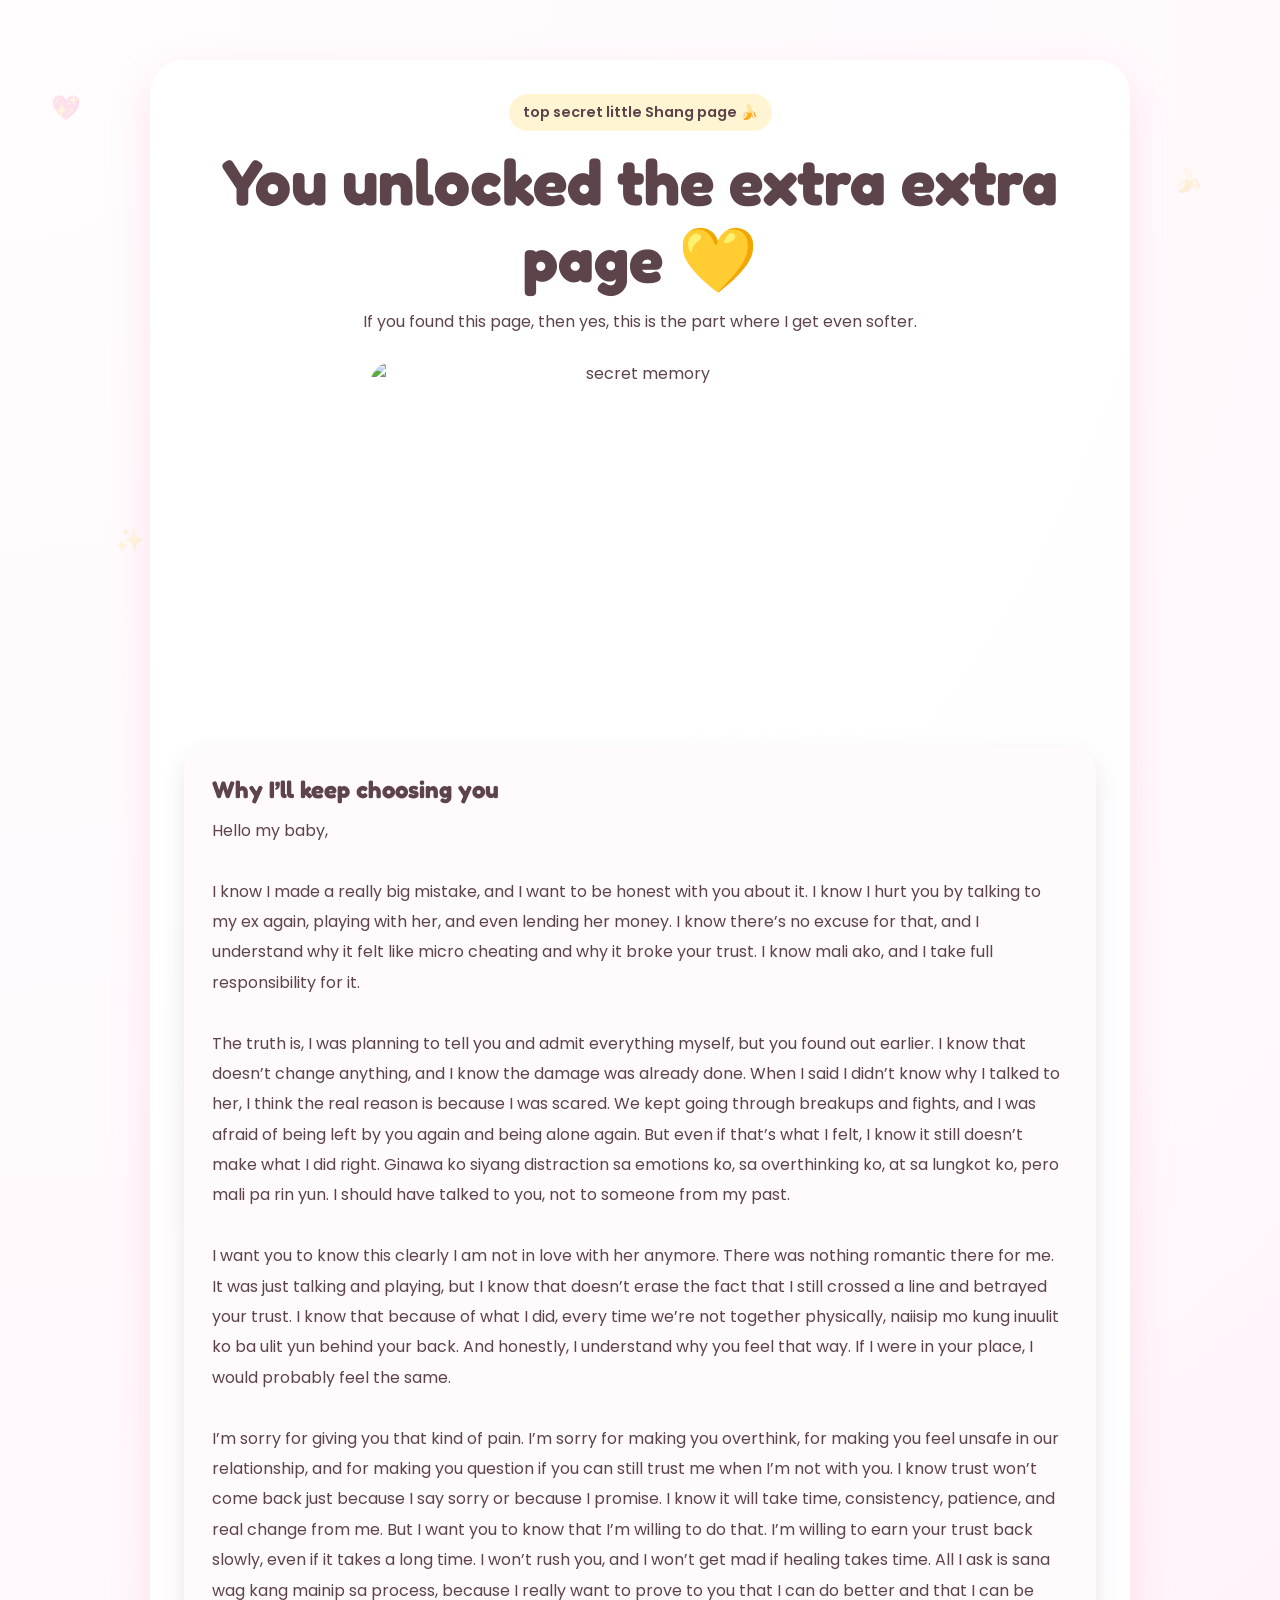
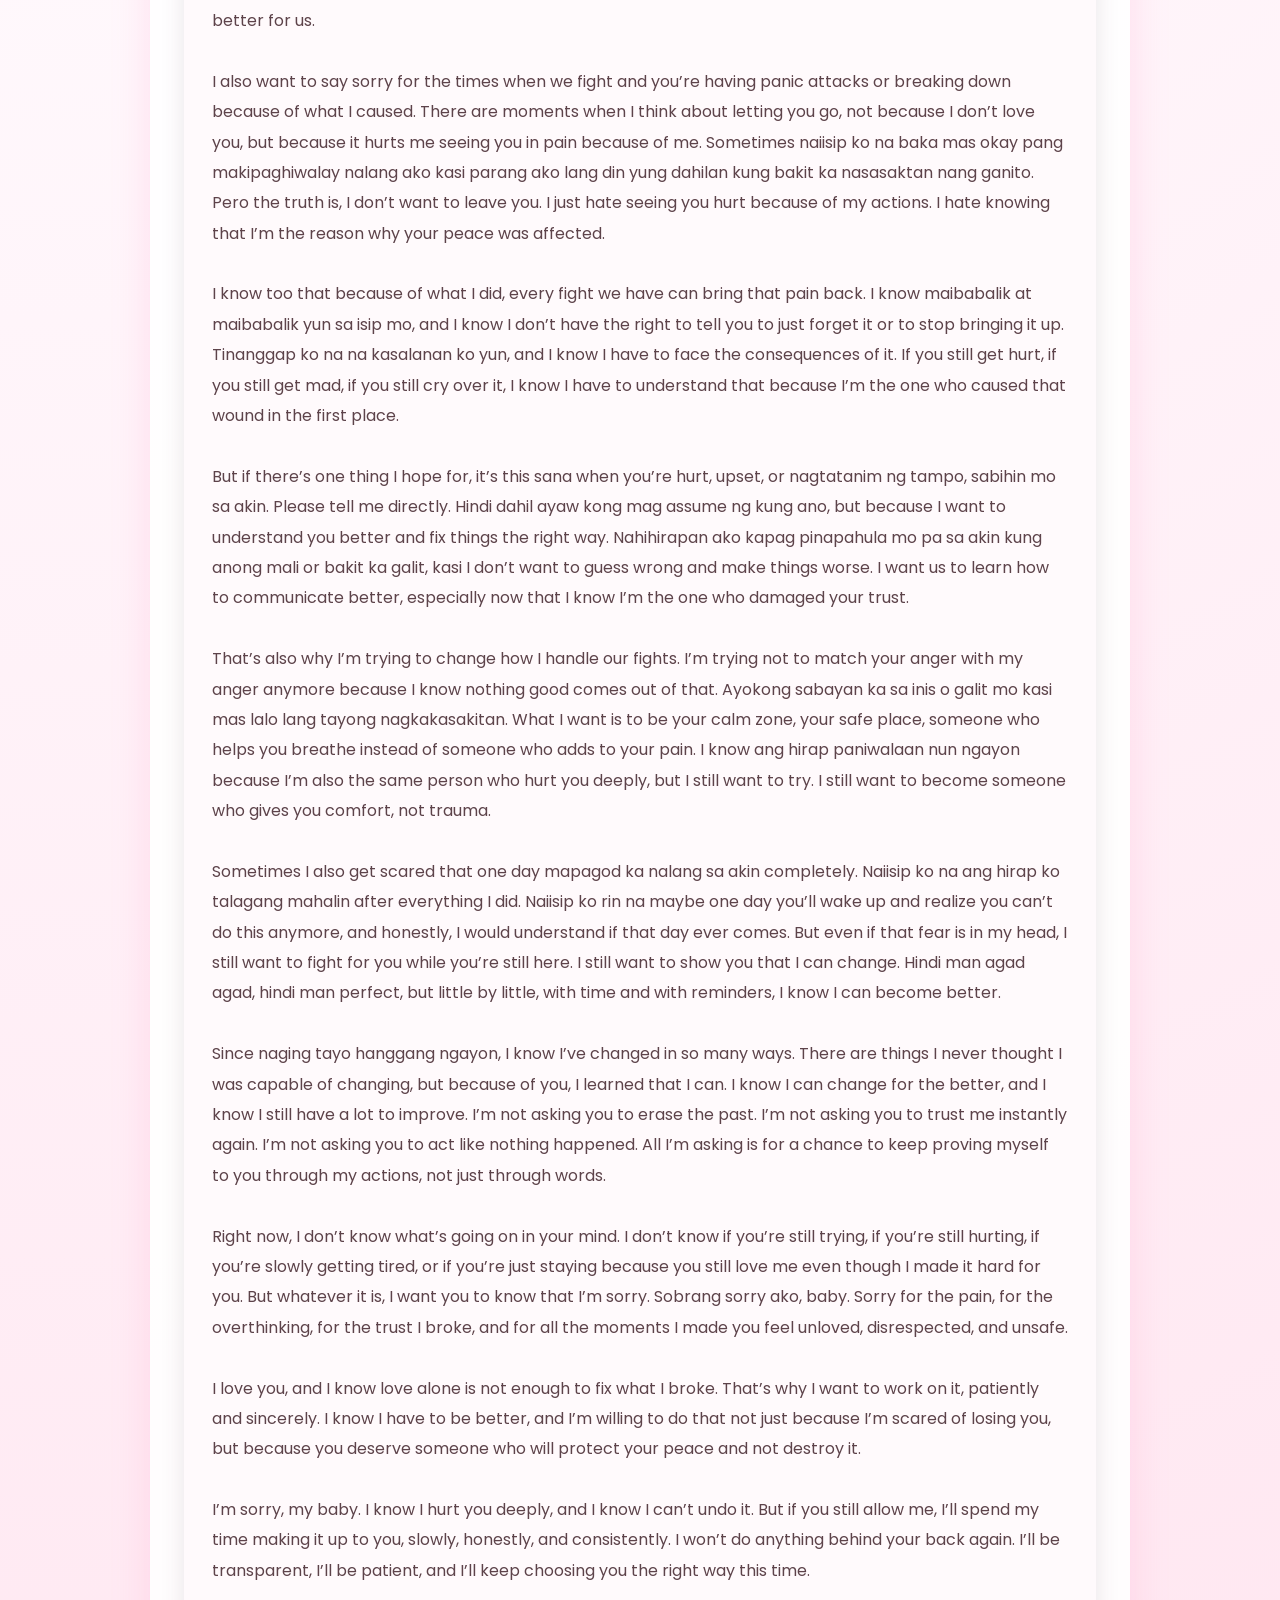
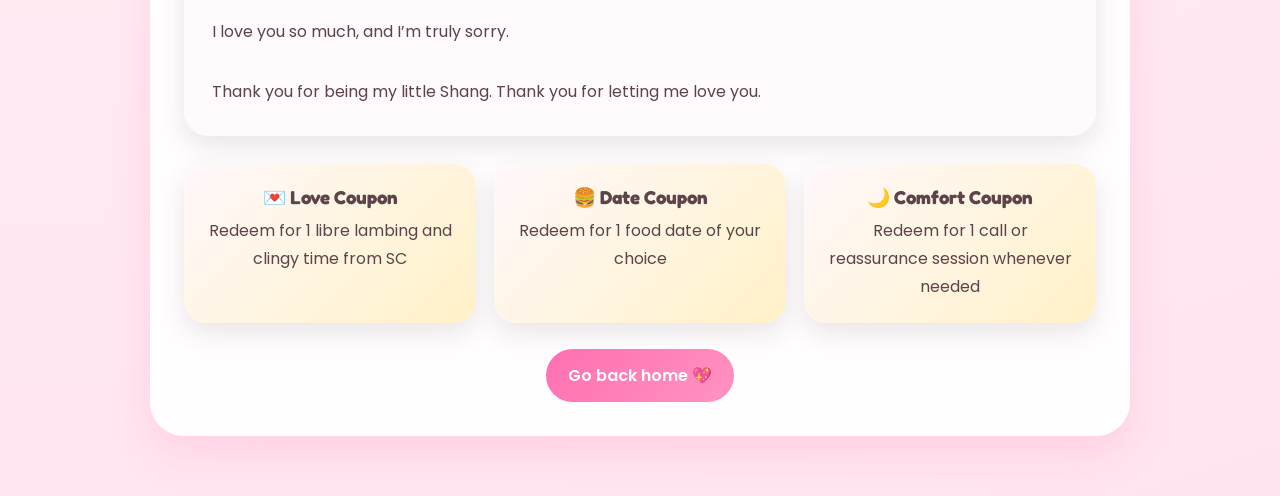
==== secret.html @ d2024011 "Add files via upload" ====
<!DOCTYPE html>
<html lang="en">
<head>
  <meta charset="UTF-8" />
  <meta name="viewport" content="width=device-width, initial-scale=1.0" />
  <title>Secret for My Little Shang 💛</title>

  <link rel="preconnect" href="https://fonts.googleapis.com">
  <link rel="preconnect" href="https://fonts.gstatic.com" crossorigin>
  <link href="https://fonts.googleapis.com/css2?family=Fredoka:wght@400;500;600;700&family=Poppins:wght@300;400;500;600;700&family=Caveat:wght@600;700&display=swap" rel="stylesheet">

  <link rel="stylesheet" href="style.css" />
</head>
<body class="secret-page">

  <div id="falling-container"></div>
  <div class="float-item f1">💖</div>
  <div class="float-item f2">🍌</div>
  <div class="float-item f3">✨</div>

  <section class="secret-wrap">
    <div class="secret-main">
      <p class="eyebrow">top secret little Shang page 🍌</p>
      <h1>You unlocked the extra extra page 💛</h1>
      <p class="secret-sub">
        If you found this page, then yes, this is the part where I get even softer.
      </p>

      <img src="secret.jpeg" alt="secret memory" class="secret-image">

      <div class="secret-letter-box">
        <h2>Why I’ll keep choosing you</h2>
        <p>
          Hello my baby,<br><br>

I know I made a really big mistake, and I want to be honest with you about it. I know I hurt you by talking to my ex again, playing with her, and even lending her money. I know there’s no excuse for that, and I understand why it felt like micro cheating and why it broke your trust. I know mali ako, and I take full responsibility for it.
<br><br>
The truth is, I was planning to tell you and admit everything myself, but you found out earlier. I know that doesn’t change anything, and I know the damage was already done. When I said I didn’t know why I talked to her, I think the real reason is because I was scared. We kept going through breakups and fights, and I was afraid of being left by you again and being alone again. But even if that’s what I felt, I know it still doesn’t make what I did right. Ginawa ko siyang distraction sa emotions ko, sa overthinking ko, at sa lungkot ko, pero mali pa rin yun. I should have talked to you, not to someone from my past.
<br><br>
I want you to know this clearly I am not in love with her anymore. There was nothing romantic there for me. It was just talking and playing, but I know that doesn’t erase the fact that I still crossed a line and betrayed your trust. I know that because of what I did, every time we’re not together physically, naiisip mo kung inuulit ko ba ulit yun behind your back. And honestly, I understand why you feel that way. If I were in your place, I would probably feel the same.
<br><br>
I’m sorry for giving you that kind of pain. I’m sorry for making you overthink, for making you feel unsafe in our relationship, and for making you question if you can still trust me when I’m not with you. I know trust won’t come back just because I say sorry or because I promise. I know it will take time, consistency, patience, and real change from me. But I want you to know that I’m willing to do that. I’m willing to earn your trust back slowly, even if it takes a long time. I won’t rush you, and I won’t get mad if healing takes time. All I ask is sana wag kang mainip sa process, because I really want to prove to you that I can do better and that I can be better for us.
<br><br>
I also want to say sorry for the times when we fight and you’re having panic attacks or breaking down because of what I caused. There are moments when I think about letting you go, not because I don’t love you, but because it hurts me seeing you in pain because of me. Sometimes naiisip ko na baka mas okay pang makipaghiwalay nalang ako kasi parang ako lang din yung dahilan kung bakit ka nasasaktan nang ganito. Pero the truth is, I don’t want to leave you. I just hate seeing you hurt because of my actions. I hate knowing that I’m the reason why your peace was affected.
<br><br>
I know too that because of what I did, every fight we have can bring that pain back. I know maibabalik at maibabalik yun sa isip mo, and I know I don’t have the right to tell you to just forget it or to stop bringing it up. Tinanggap ko na na kasalanan ko yun, and I know I have to face the consequences of it. If you still get hurt, if you still get mad, if you still cry over it, I know I have to understand that because I’m the one who caused that wound in the first place.
<br><br>
But if there’s one thing I hope for, it’s this sana when you’re hurt, upset, or nagtatanim ng tampo, sabihin mo sa akin. Please tell me directly. Hindi dahil ayaw kong mag assume ng kung ano, but because I want to understand you better and fix things the right way. Nahihirapan ako kapag pinapahula mo pa sa akin kung anong mali or bakit ka galit, kasi I don’t want to guess wrong and make things worse. I want us to learn how to communicate better, especially now that I know I’m the one who damaged your trust.
<br><br>
That’s also why I’m trying to change how I handle our fights. I’m trying not to match your anger with my anger anymore because I know nothing good comes out of that. Ayokong sabayan ka sa inis o galit mo kasi mas lalo lang tayong nagkakasakitan. What I want is to be your calm zone, your safe place, someone who helps you breathe instead of someone who adds to your pain. I know ang hirap paniwalaan nun ngayon because I’m also the same person who hurt you deeply, but I still want to try. I still want to become someone who gives you comfort, not trauma.
<br><br>
Sometimes I also get scared that one day mapagod ka nalang sa akin completely. Naiisip ko na ang hirap ko talagang mahalin after everything I did. Naiisip ko rin na maybe one day you’ll wake up and realize you can’t do this anymore, and honestly, I would understand if that day ever comes. But even if that fear is in my head, I still want to fight for you while you’re still here. I still want to show you that I can change. Hindi man agad agad, hindi man perfect, but little by little, with time and with reminders, I know I can become better.
<br><br>
Since naging tayo hanggang ngayon, I know I’ve changed in so many ways. There are things I never thought I was capable of changing, but because of you, I learned that I can. I know I can change for the better, and I know I still have a lot to improve. I’m not asking you to erase the past. I’m not asking you to trust me instantly again. I’m not asking you to act like nothing happened. All I’m asking is for a chance to keep proving myself to you through my actions, not just through words.
<br><br>
Right now, I don’t know what’s going on in your mind. I don’t know if you’re still trying, if you’re still hurting, if you’re slowly getting tired, or if you’re just staying because you still love me even though I made it hard for you. But whatever it is, I want you to know that I’m sorry. Sobrang sorry ako, baby. Sorry for the pain, for the overthinking, for the trust I broke, and for all the moments I made you feel unloved, disrespected, and unsafe.
<br><br>
I love you, and I know love alone is not enough to fix what I broke. That’s why I want to work on it, patiently and sincerely. I know I have to be better, and I’m willing to do that not just because I’m scared of losing you, but because you deserve someone who will protect your peace and not destroy it.
<br><br>
I’m sorry, my baby. I know I hurt you deeply, and I know I can’t undo it. But if you still allow me, I’ll spend my time making it up to you, slowly, honestly, and consistently. I won’t do anything behind your back again. I’ll be transparent, I’ll be patient, and I’ll keep choosing you the right way this time.
<br><br>
I love you so much, and I’m truly sorry.

          <br><br>
          Thank you for being my little Shang. Thank you for letting me love you.
        </p>
      </div>

      <div class="coupon-grid">
        <div class="coupon-card">
          <h3>💌 Love Coupon</h3>
          <p>Redeem for 1 libre lambing and clingy time from SC</p>
        </div>
        <div class="coupon-card">
          <h3>🍔 Date Coupon</h3>
          <p>Redeem for 1 food date of your choice</p>
        </div>
        <div class="coupon-card">
          <h3>🌙 Comfort Coupon</h3>
          <p>Redeem for 1 call or reassurance session whenever needed</p>
        </div>
      </div>

      <a href="index.html" class="btn btn-primary">Go back home 💖</a>
    </div>
  </section>

  <script src="script.js"></script>
</body>
</html>
---- style.css ----
:root{
  --bg1:#fff8fc;
  --bg2:#ffe4ef;
  --pink:#ff6fb0;
  --pink2:#ff93c2;
  --pink3:#ffd7e7;
  --pink4:#fff0f6;
  --yellow:#ffd84d;
  --yellow2:#fff1a3;
  --brown:#5d434a;
  --brown2:#7b6269;
  --white:#ffffff;
  --shadow:0 16px 40px rgba(255,111,176,.18);
  --shadow-soft:0 10px 24px rgba(93,67,74,.12);
  --radius-xl:32px;
  --radius-lg:24px;
  --radius-md:18px;
}

*{margin:0;padding:0;box-sizing:border-box}
html{scroll-behavior:smooth}
body{
  font-family:'Poppins',sans-serif;
  color:var(--brown);
  background:
    radial-gradient(circle at top left,#fffdfd 0%,var(--bg1) 40%,var(--bg2) 100%);
  overflow-x:hidden;
  min-height:100vh;
  position:relative;
  cursor: url('data:image/svg+xml;utf8,<svg xmlns="http://www.w3.org/2000/svg" width="32" height="32" viewBox="0 0 24 24"><path fill="%23e91e63" d="M12 21.35l-1.45-1.32C5.4 15.36 2 12.28 2 8.5 2 5.42 4.42 3 7.5 3c1.74 0 3.41.81 4.5 2.09C13.09 3.81 14.76 3 16.5 3 19.58 3 22 5.42 22 8.5c0 3.78-3.4 6.86-8.55 11.54L12 21.35z"/></svg>') 16 16, auto;
}

/* loader */
#loader{
  position:fixed;
  inset:0;
  background:linear-gradient(135deg,#fff8fc,#ffe7f2);
  display:flex;
  align-items:center;
  justify-content:center;
  z-index:3000;
  transition:.45s ease;
}
#loader.hide{opacity:0;visibility:hidden}
.loader-card{
  width:min(420px,90%);
  background:rgba(255,255,255,.95);
  box-shadow:var(--shadow);
  border-radius:28px;
  padding:30px 24px;
  text-align:center;
}
.loader-emoji{font-size:2rem;margin-bottom:10px}
.loader-card h1{
  font-family:'Fredoka',sans-serif;
  font-size:2rem;
  margin-bottom:8px;
}
.loader-card p{margin-bottom:18px}
.loader-bar{
  width:100%;
  height:12px;
  background:#ffe8f1;
  border-radius:999px;
  overflow:hidden;
}
.loader-bar span{
  display:block;
  width:0%;
  height:100%;
  background:linear-gradient(90deg,var(--pink),var(--yellow));
  border-radius:999px;
}

/* welcome popup */
.welcome-overlay{
  position:fixed;
  inset:0;
  background:rgba(93,67,74,.25);
  display:flex;
  align-items:center;
  justify-content:center;
  z-index:2000;
  padding:20px;
}
.welcome-card{
  width:min(470px,100%);
  background:rgba(255,255,255,.96);
  box-shadow:var(--shadow);
  border-radius:28px;
  padding:30px 24px;
  text-align:center;
}
.welcome-top{font-size:1.8rem;margin-bottom:8px}
.welcome-card h2{
  font-family:'Fredoka',sans-serif;
  font-size:2rem;
  margin-bottom:10px;
}
.welcome-card p{line-height:1.85;margin-bottom:16px}

/* floating bg */
#falling-container{
  position:fixed;
  inset:0;
  pointer-events:none;
  overflow:hidden;
  z-index:0;
}
.float-item{
  position:fixed;
  opacity:.16;
  pointer-events:none;
  z-index:0;
  font-size:24px;
  animation:floatY 7s ease-in-out infinite;
}
.f1{top:10%;left:4%}
.f2{top:18%;right:6%;animation-delay:1s}
.f3{top:58%;left:9%;animation-delay:2s}
.f4{bottom:18%;right:9%;animation-delay:3s}
.f5{bottom:12%;left:14%;animation-delay:1.4s}

.fall{
  position:absolute;
  top:-30px;
  opacity:.65;
  animation:fallDown linear forwards;
}

@keyframes floatY{
  0%,100%{transform:translateY(0) rotate(0)}
  50%{transform:translateY(-16px) rotate(7deg)}
}
@keyframes fallDown{
  to{
    transform:translateY(110vh) rotate(360deg);
    opacity:.15;
  }
}

/* nav */
.navbar{
  position:sticky;
  top:0;
  z-index:100;
  display:flex;
  justify-content:space-between;
  align-items:center;
  gap:18px;
  padding:14px 6%;
  background:rgba(255,245,250,.82);
  backdrop-filter:blur(12px);
  border-bottom:1px solid rgba(255,111,176,.12);
}
.logo{
  font-family:'Fredoka',sans-serif;
  font-size:1.2rem;
  font-weight:700;
}
.navbar nav{
  display:flex;
  flex-wrap:wrap;
  gap:18px;
}
.navbar nav a{
  text-decoration:none;
  color:var(--brown);
  font-weight:500;
}
.navbar nav a:hover{color:var(--pink)}

/* generic */
.section{
  width:min(1180px,92%);
  margin:0 auto;
  padding:90px 0 30px;
  position:relative;
  z-index:1;
}
.section-heading{margin-bottom:28px}
.section-heading.center{text-align:center}
.section-heading span,.eyebrow{
  display:inline-block;
  padding:8px 14px;
  border-radius:999px;
  background:rgba(255,216,77,.25);
  font-weight:600;
  font-size:.9rem;
  margin-bottom:12px;
}
.section-heading h2{
  font-family:'Fredoka',sans-serif;
  font-size:clamp(2rem,4vw,3rem);
  margin-bottom:10px;
}
.section-heading p{
  max-width:720px;
  margin:0 auto;
  line-height:1.8;
  color:var(--brown2);
}
.btn{
  border:none;
  text-decoration:none;
  cursor:pointer;
  padding:14px 22px;
  border-radius:999px;
  font-weight:600;
  transition:.2s ease;
  display:inline-flex;
  align-items:center;
  justify-content:center;
}
.btn:hover{transform:translateY(-2px)}
.btn-primary{
  background:linear-gradient(135deg,var(--pink),var(--pink2));
  color:#fff;
}
.btn-secondary{
  background:#fff;
  color:var(--brown);
  border:2px solid rgba(255,111,176,.14);
}

/* hero */
.hero{
  min-height:94vh;
  display:grid;
  grid-template-columns:1.05fr .95fr;
  gap:36px;
  align-items:center;
  padding-top:40px;
}
.hero-left h1{
  font-family:'Fredoka',sans-serif;
  font-size:clamp(3rem,6vw,5rem);
  line-height:1.02;
  margin-bottom:10px;
}
.typed-line{
  min-height:38px;
  color:var(--pink);
  font-family:'Caveat',cursive;
  font-size:1.8rem;
  margin-bottom:14px;
}
.hero-text{
  line-height:1.95;
  font-size:1.03rem;
  max-width:680px;
}
.hero-buttons{
  display:flex;
  flex-wrap:wrap;
  gap:14px;
  margin:24px 0;
}
.hero-stats{
  display:flex;
  flex-wrap:wrap;
  gap:16px;
}
.stat-card{
  flex:1 1 220px;
  background:rgba(255,255,255,.88);
  box-shadow:var(--shadow-soft);
  border-radius:24px;
  padding:18px;
}
.stat-card h2{
  font-family:'Fredoka',sans-serif;
  font-size:1.8rem;
  margin:6px 0;
}
.hero-photo-card{
  position:relative;
  background:rgba(255,255,255,.88);
  padding:18px;
  border-radius:34px;
  box-shadow:var(--shadow);
  transform:rotate(-2deg);
}
.hero-photo-card img{
  width:100%;
  height:540px;
  object-fit:cover;
  display:block;
  border-radius:24px;
}
.sticker{
  position:absolute;
  background:#fff;
  box-shadow:var(--shadow-soft);
  border-radius:999px;
  padding:10px 14px;
  font-size:.92rem;
  font-weight:600;
}
.s1{top:20px;left:-10px;transform:rotate(-7deg)}
.s2{bottom:26px;right:-8px;transform:rotate(6deg)}

/* glass note */
.glass-note{
  background:rgba(255,255,255,.8);
  border:1px solid rgba(255,111,176,.1);
  box-shadow:var(--shadow-soft);
  border-radius:30px;
  padding:32px;
}
.glass-note p{
  line-height:1.95;
  font-size:1.02rem;
  text-align:center;
  max-width:900px;
  margin:0 auto;
}

/* story */
.story-grid{
  display:grid;
  grid-template-columns:repeat(2,1fr);
  gap:20px;
}
.story-card{
  background:rgba(255,255,255,.9);
  box-shadow:var(--shadow-soft);
  border-radius:24px;
  padding:24px;
}
.story-icon{font-size:1.7rem;margin-bottom:10px}
.story-card h3{
  font-family:'Fredoka',sans-serif;
  margin-bottom:8px;
}
.story-card p{line-height:1.85}

/* reasons */
.reasons-grid{
  display:grid;
  grid-template-columns:repeat(5,1fr);
  gap:18px;
}
.flip-card{perspective:1000px;min-height:200px;cursor:pointer}
.flip-inner{
  position:relative;
  width:100%;
  height:100%;
  min-height:200px;
  transition:transform .7s;
  transform-style:preserve-3d;
}
.flip-card.flipped .flip-inner{transform:rotateY(180deg)}
.flip-front,.flip-back{
  position:absolute;
  inset:0;
  border-radius:22px;
  padding:20px;
  display:flex;
  align-items:center;
  justify-content:center;
  text-align:center;
  backface-visibility:hidden;
  box-shadow:var(--shadow-soft);
}
.flip-front{
  background:linear-gradient(135deg,#fff8fb,#ffdceb);
  font-family:'Fredoka',sans-serif;
  font-size:1.5rem;
}
.flip-back{
  background:#fff;
  transform:rotateY(180deg);
  line-height:1.75;
  font-weight:500;
  font-size:.95rem;
}

/* letters */
.letters-topbar{
  display:flex;
  justify-content:center;
  margin-bottom:18px;
}
.letters-remaining{
  background:rgba(255,255,255,.85);
  box-shadow:var(--shadow-soft);
  padding:12px 18px;
  border-radius:999px;
  font-weight:600;
}

/* envelopes */
.envelopes-grid{
  display:grid;
  grid-template-columns:repeat(4,1fr);
  gap:20px;
}
.envelope-card{
  position:relative;
  cursor:pointer;
  transition:.25s ease;
  min-height:250px;
  outline:none;
}
.envelope-card:hover{transform:translateY(-6px)}
.envelope-inner{
  position:relative;
  min-height:250px;
  border-radius:24px;
  padding:22px;
  box-shadow:var(--shadow-soft);
  overflow:hidden;
  background:linear-gradient(180deg,#fff8fb,#fff1f6);
}
.env-letter-peek{
  position:absolute;
  top:16px;
  left:50%;
  transform:translateX(-50%);
  width:72%;
  height:34px;
  background:rgba(255,255,255,.85);
  border-radius:10px 10px 0 0;
}
.env-flap-css{
  position:absolute;
  left:0; right:0; top:0;
  margin:auto;
  width:0;height:0;
  border-left:140px solid transparent;
  border-right:140px solid transparent;
  border-top:100px solid rgba(255,255,255,.58);
  transform-origin:top center;
  transition:.4s ease;
}
.envelope-card.is-opening .env-flap-css{
  transform:rotateX(180deg);
}
.env-body{
  position:relative;
  z-index:2;
  padding-top:86px;
}
.env-wax{
  width:56px;height:56px;
  border-radius:50%;
  margin:0 auto 10px;
  display:grid;
  place-items:center;
  font-size:1.2rem;
  background:linear-gradient(135deg,#ffd3e5,#fff2c8);
  box-shadow:var(--shadow-soft);
}
.env-label{
  text-align:center;
  font-size:.78rem;
  letter-spacing:.08em;
  text-transform:uppercase;
  color:var(--pink);
  font-weight:700;
  margin-bottom:8px;
}
.env-title{
  text-align:center;
  font-family:'Fredoka',sans-serif;
  font-size:1.15rem;
  margin-bottom:8px;
}
.env-teaser{
  text-align:center;
  line-height:1.7;
  color:var(--brown2);
  font-size:.92rem;
}
.env-click-hint{
  display:block;
  text-align:center;
  margin-top:12px;
  font-size:.9rem;
  font-weight:600;
  color:var(--pink);
}
.env-opened-stamp{
  position:absolute;
  top:12px;right:12px;
  background:rgba(255,111,176,.9);
  color:#fff;
  padding:4px 10px;
  border-radius:999px;
  font-size:.74rem;
  display:none;
}
.envelope-card.is-opened .env-opened-stamp{display:block}
.envelope-card.is-opened .envelope-inner{filter:saturate(.92) brightness(.98)}

.env-locked{
  position:absolute;
  inset:0;
  background:rgba(38,18,27,.55);
  display:flex;
  flex-direction:column;
  align-items:center;
  justify-content:center;
  gap:8px;
  border-radius:24px;
  z-index:5;
  transition:.35s ease;
}
.env-locked-icon{font-size:2rem}
.env-locked-text{
  color:#fff;
  text-align:center;
  padding:0 18px;
  line-height:1.6;
}

/* modal */
.modal-overlay{
  position:fixed;
  inset:0;
  background:rgba(0,0,0,.62);
  backdrop-filter:blur(8px);
  display:flex;
  align-items:center;
  justify-content:center;
  padding:20px;
  opacity:0;
  pointer-events:none;
  transition:.35s ease;
  z-index:1200;
}
.modal-overlay.active{
  opacity:1;
  pointer-events:all;
}
.letter-paper{
  width:min(760px,100%);
  max-height:88vh;
  overflow-y:auto;
  background:#fffdfd;
  border-radius:28px;
  box-shadow:var(--shadow);
  padding:32px 28px;
  position:relative;
  transform:translateY(30px) scale(.96);
  transition:.35s ease;
}
.modal-overlay.active .letter-paper{
  transform:translateY(0) scale(1);
}
.letter-close{
  position:absolute;
  top:12px;
  right:16px;
  border:none;
  background:transparent;
  font-size:2rem;
  cursor:pointer;
}
.letter-date{
  color:var(--brown2);
  margin-bottom:10px;
}
.letter-emoji{
  font-size:2rem;
  display:block;
  margin-bottom:10px;
}
.letter-heading{
  font-family:'Fredoka',sans-serif;
  font-size:2rem;
  margin-bottom:14px;
}
.letter-quote{
  padding:14px 18px;
  border-radius:18px;
  background:#fff6fa;
  color:var(--pink);
  font-style:italic;
  margin-bottom:16px;
}
.letter-body p{
  line-height:1.95;
  margin-bottom:14px;
}
.letter-sign{
  margin-top:18px;
  font-family:'Fredoka',sans-serif;
  font-weight:700;
}
.letter-ps{
  margin-top:12px;
  color:var(--brown2);
  line-height:1.8;
}

/* gallery */
.gallery-grid{
  display:grid;
  grid-template-columns:repeat(4,1fr);
  gap:20px;
}
.photo-card{
  background:#fff;
  border-radius:22px;
  padding:12px;
  box-shadow:var(--shadow-soft);
  cursor:pointer;
  transition:.25s ease;
}
.photo-card:hover{transform:translateY(-5px) rotate(1deg)}
.photo-card img{
  width:100%;
  height:280px;
  object-fit:cover;
  display:block;
  border-radius:16px;
}
.lightbox{
  position:fixed;
  inset:0;
  background:rgba(0,0,0,.78);
  display:none;
  align-items:center;
  justify-content:center;
  padding:20px;
  z-index:1300;
}
.lightbox.show{display:flex}
.lightbox img{
  max-width:min(95vw,900px);
  max-height:88vh;
  border-radius:20px;
}
.lightbox-close{
  position:absolute;
  top:16px;
  right:24px;
  border:none;
  background:transparent;
  color:#fff;
  font-size:2.3rem;
  cursor:pointer;
}

/* future */
.future-grid{
  display:grid;
  grid-template-columns:repeat(2,1fr);
  gap:18px;
  max-width:980px;
  margin:0 auto;
}
.future-card{
  background:rgba(255,255,255,.9);
  box-shadow:var(--shadow-soft);
  border-radius:22px;
  padding:20px;
  line-height:1.8;
  font-weight:500;
  transition:.2s ease;
}
.future-card:hover{transform:translateY(-4px)}

/* secret gate */
.secret-gate{
  max-width:560px;
  margin:0 auto;
  background:rgba(255,255,255,.9);
  box-shadow:var(--shadow-soft);
  border-radius:28px;
  padding:28px;
  text-align:center;
}
.secret-gate input{
  width:100%;
  padding:14px 16px;
  border-radius:14px;
  border:1px solid rgba(255,111,176,.18);
  outline:none;
  margin-bottom:14px;
  font-family:'Poppins',sans-serif;
}
.secret-gate #secretMessage{
  margin-top:14px;
  min-height:24px;
  font-weight:500;
}
.hint{display:block;margin-top:8px;color:var(--brown2)}

/* footer */
.footer{
  padding:28px 20px 40px;
  text-align:center;
  color:var(--brown2);
}

/* secret page */
.secret-page{min-height:100vh}
.secret-wrap{
  width:min(980px,92%);
  margin:0 auto;
  padding:60px 0;
}
.secret-main{
  background:rgba(255,255,255,.92);
  box-shadow:var(--shadow);
  border-radius:34px;
  padding:34px;
  text-align:center;
}
.secret-main h1{
  font-family:'Fredoka',sans-serif;
  font-size:clamp(2.2rem,5vw,4rem);
  margin-bottom:10px;
}
.secret-sub{
  max-width:720px;
  margin:0 auto 24px;
  line-height:1.8;
}
.secret-image{
  width:min(100%,540px);
  height:360px;
  object-fit:cover;
  border-radius:24px;
  display:block;
  margin:0 auto 26px;
}
.secret-letter-box{
  background:#fffafc;
  border-radius:24px;
  padding:28px;
  box-shadow:var(--shadow-soft);
  text-align:left;
  margin-bottom:28px;
}
.secret-letter-box h2{
  font-family:'Fredoka',sans-serif;
  margin-bottom:12px;
}
.secret-letter-box p{line-height:1.9}
.coupon-grid{
  display:grid;
  grid-template-columns:repeat(3,1fr);
  gap:18px;
  margin-bottom:26px;
}
.coupon-card{
  background:linear-gradient(135deg,#fff8fb,#fff2c8);
  border-radius:22px;
  box-shadow:var(--shadow-soft);
  padding:22px;
}
.coupon-card h3{
  font-family:'Fredoka',sans-serif;
  margin-bottom:8px;
}
.coupon-card p{line-height:1.75}

/* reveal */
.reveal{
  opacity:0;
  transform:translateY(26px);
  transition:.7s ease;
}
.reveal.show{
  opacity:1;
  transform:translateY(0);
}

/* sparks */
.spark{
  position:fixed;
  z-index:1500;
  pointer-events:none;
  animation:sparkFly .9s ease forwards;
}
@keyframes sparkFly{
  0%{transform:translate(0,0) scale(.8);opacity:1}
  100%{transform:translate(var(--dx),var(--dy)) scale(1.4);opacity:0}
}

/* responsive */
@media (max-width:1100px){
  .reasons-grid{grid-template-columns:repeat(3,1fr)}
  .envelopes-grid{grid-template-columns:repeat(3,1fr)}
}
@media (max-width:980px){
  .hero{grid-template-columns:1fr}
  .gallery-grid{grid-template-columns:repeat(2,1fr)}
  .story-grid{grid-template-columns:1fr}
}
@media (max-width:860px){
  .future-grid,.coupon-grid,.reasons-grid,.envelopes-grid{grid-template-columns:repeat(2,1fr)}
}
@media (max-width:760px){
  .navbar{
    flex-direction:column;
    gap:10px;
    padding:14px 5%;
  }
  .navbar nav{justify-content:center;gap:12px}
  .gallery-grid,.future-grid,.coupon-grid,.reasons-grid,.envelopes-grid{grid-template-columns:1fr}
  .hero-photo-card img{height:400px}
  .section{padding-top:70px}
  .glass-note,.secret-main,.secret-gate,.letter-paper{padding:24px}
}
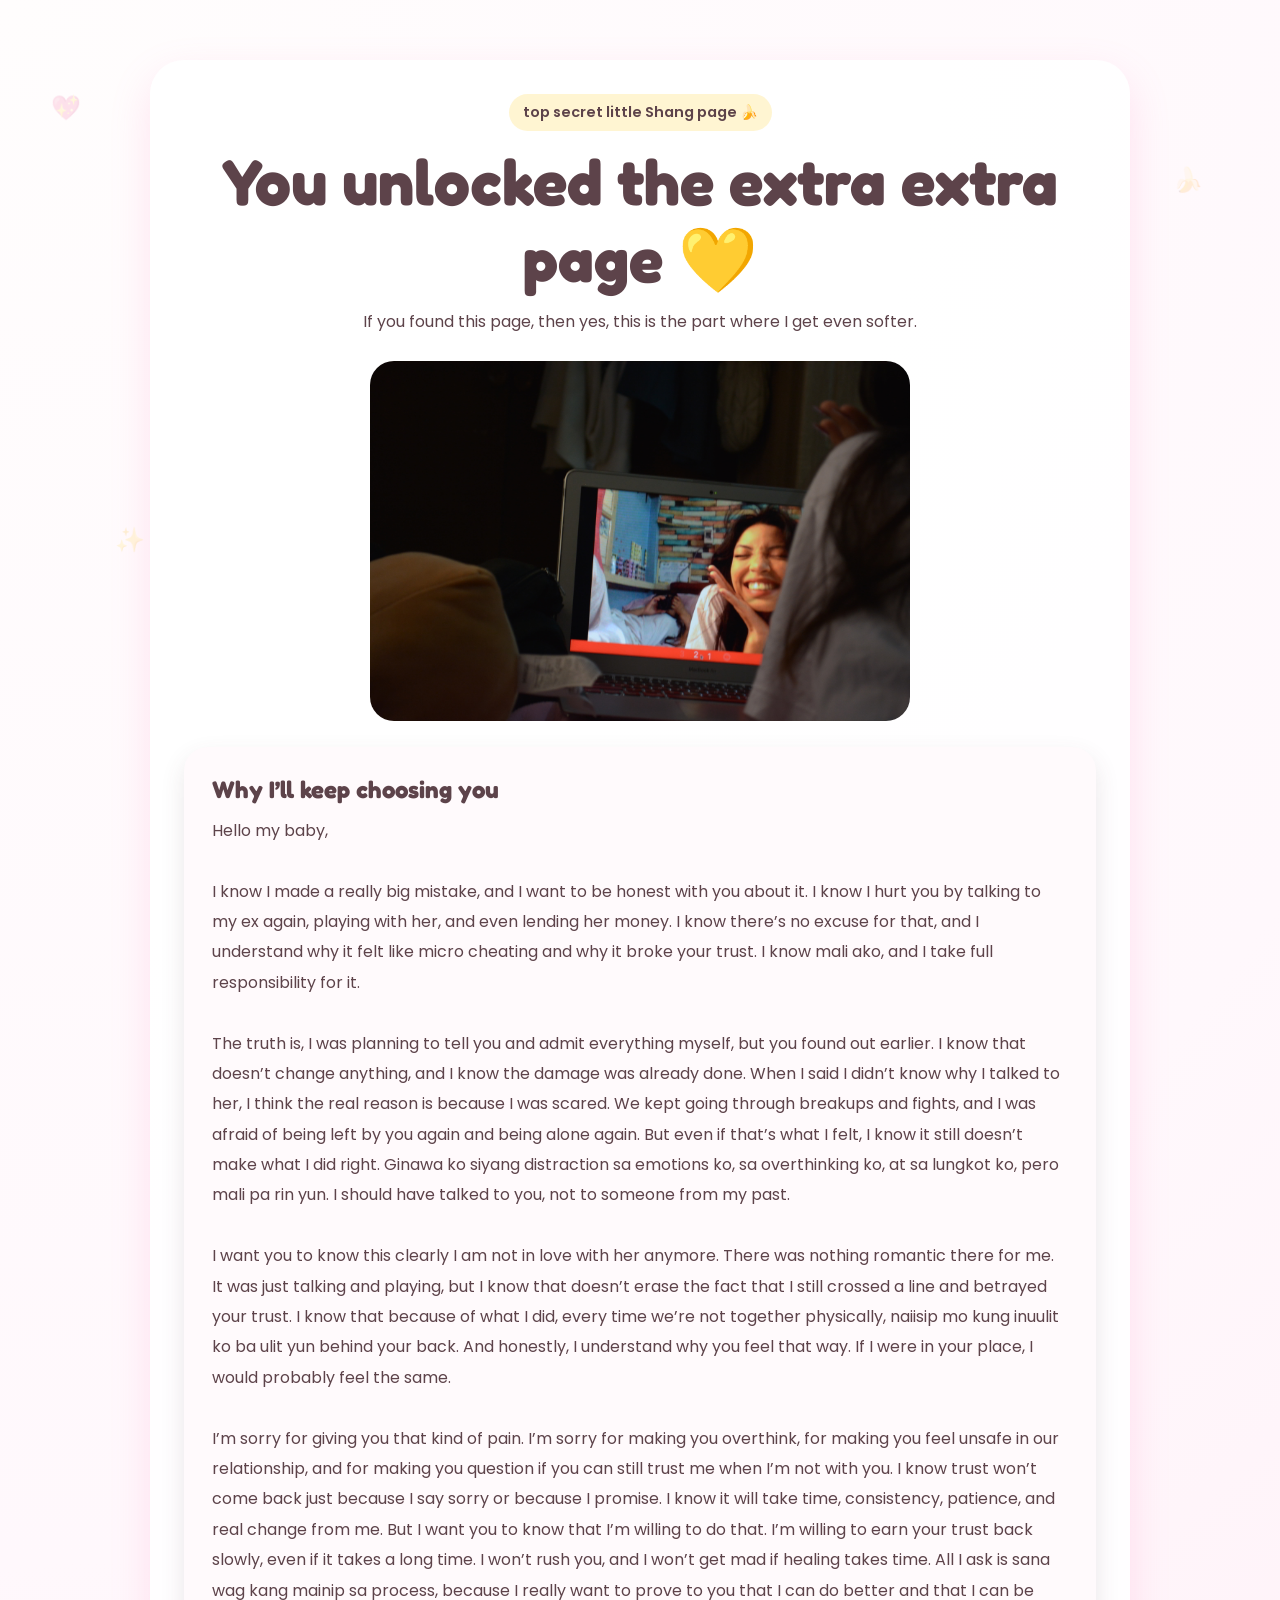
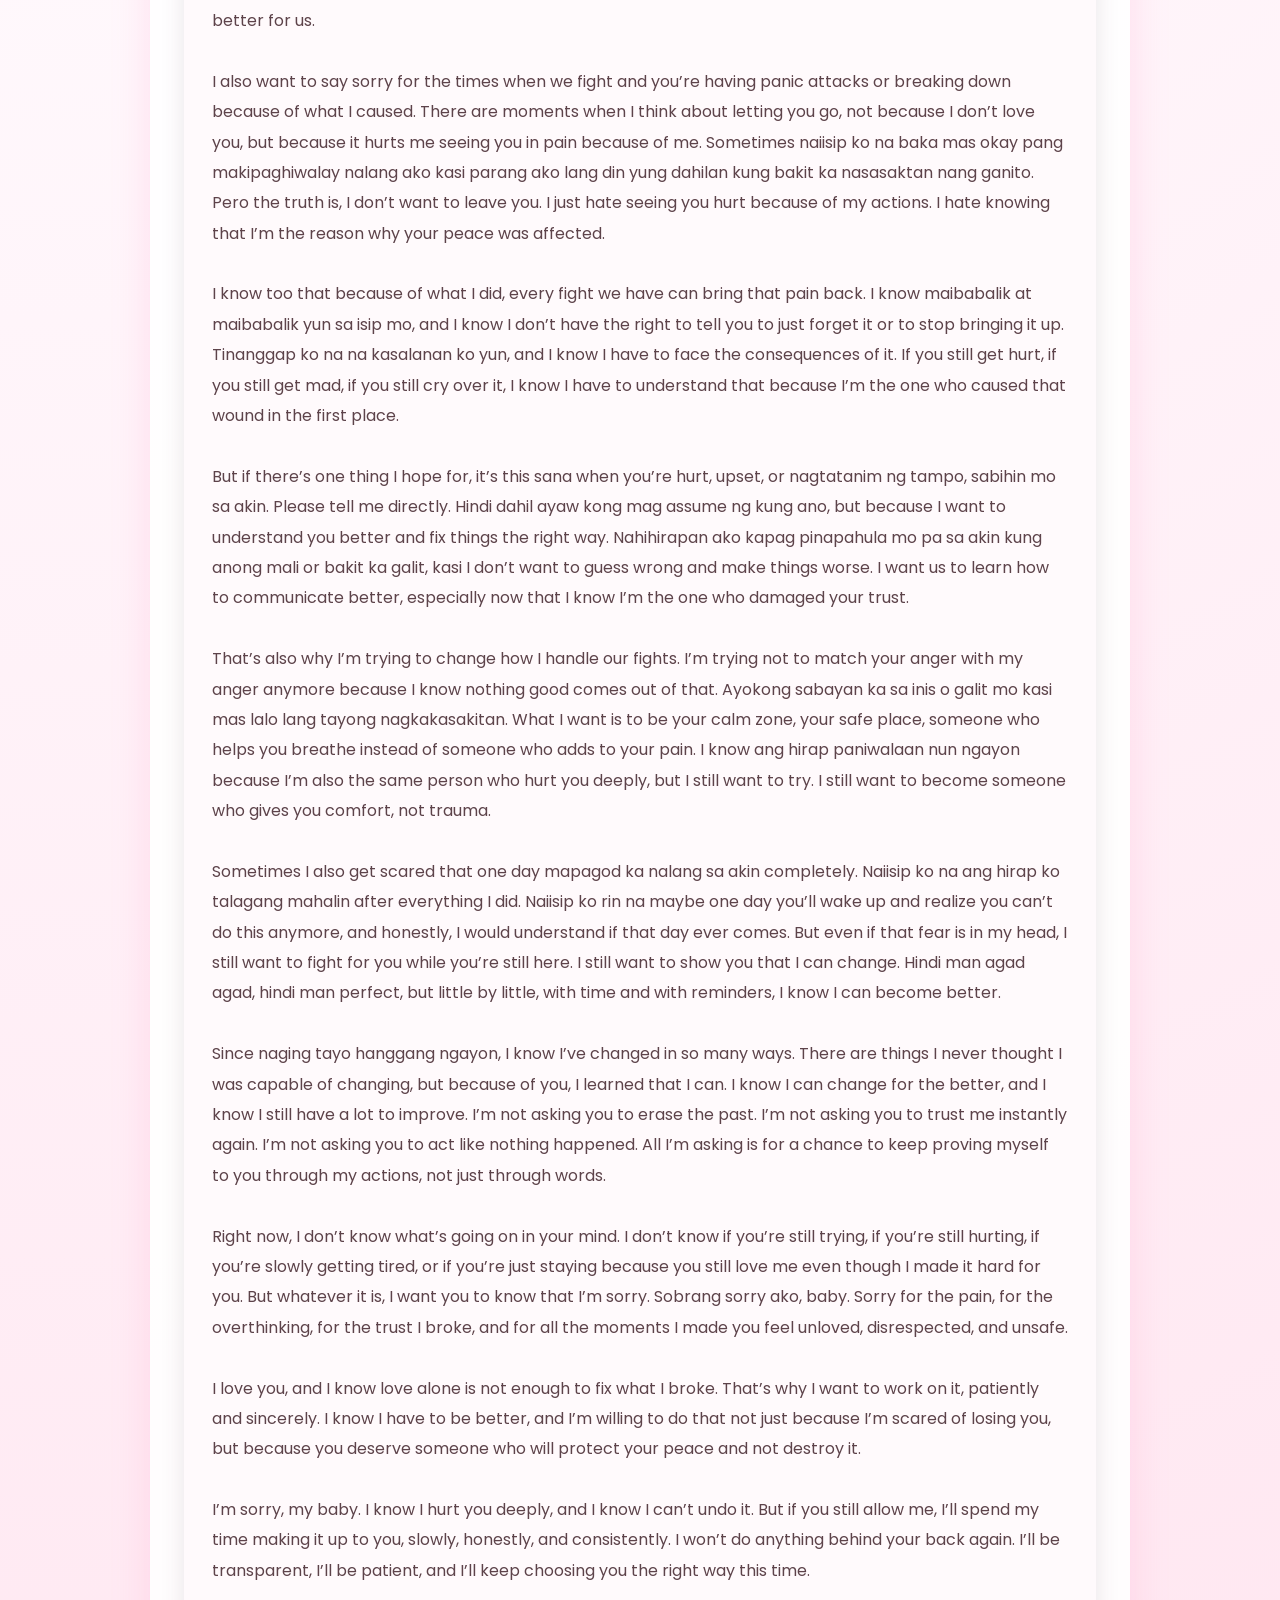
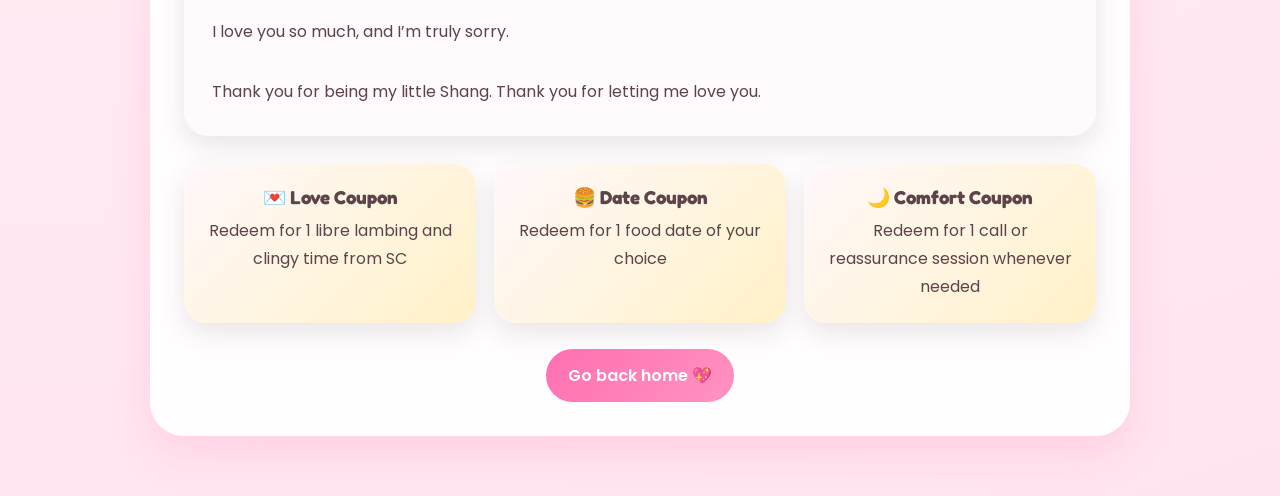
==== commit a0dc7c54: "Fix duplicate content and formatting in secret.html Removed duplicate content and fixed formatting i" ====
--- a/secret.html
+++ b/secret.html
@@ -26,7 +26,7 @@
         If you found this page, then yes, this is the part where I get even softer.
       </p>
 
-      <img src="secret.jpeg" alt="secret memory" class="secret-image">
+      <img src="secret.JPEG" alt="secret memory" class="secret-image">
 
       <div class="secret-letter-box">
         <h2>Why I’ll keep choosing you</h2>
@@ -87,4 +87,4 @@
 
   <script src="script.js"></script>
 </body>
-</html>+</html>
